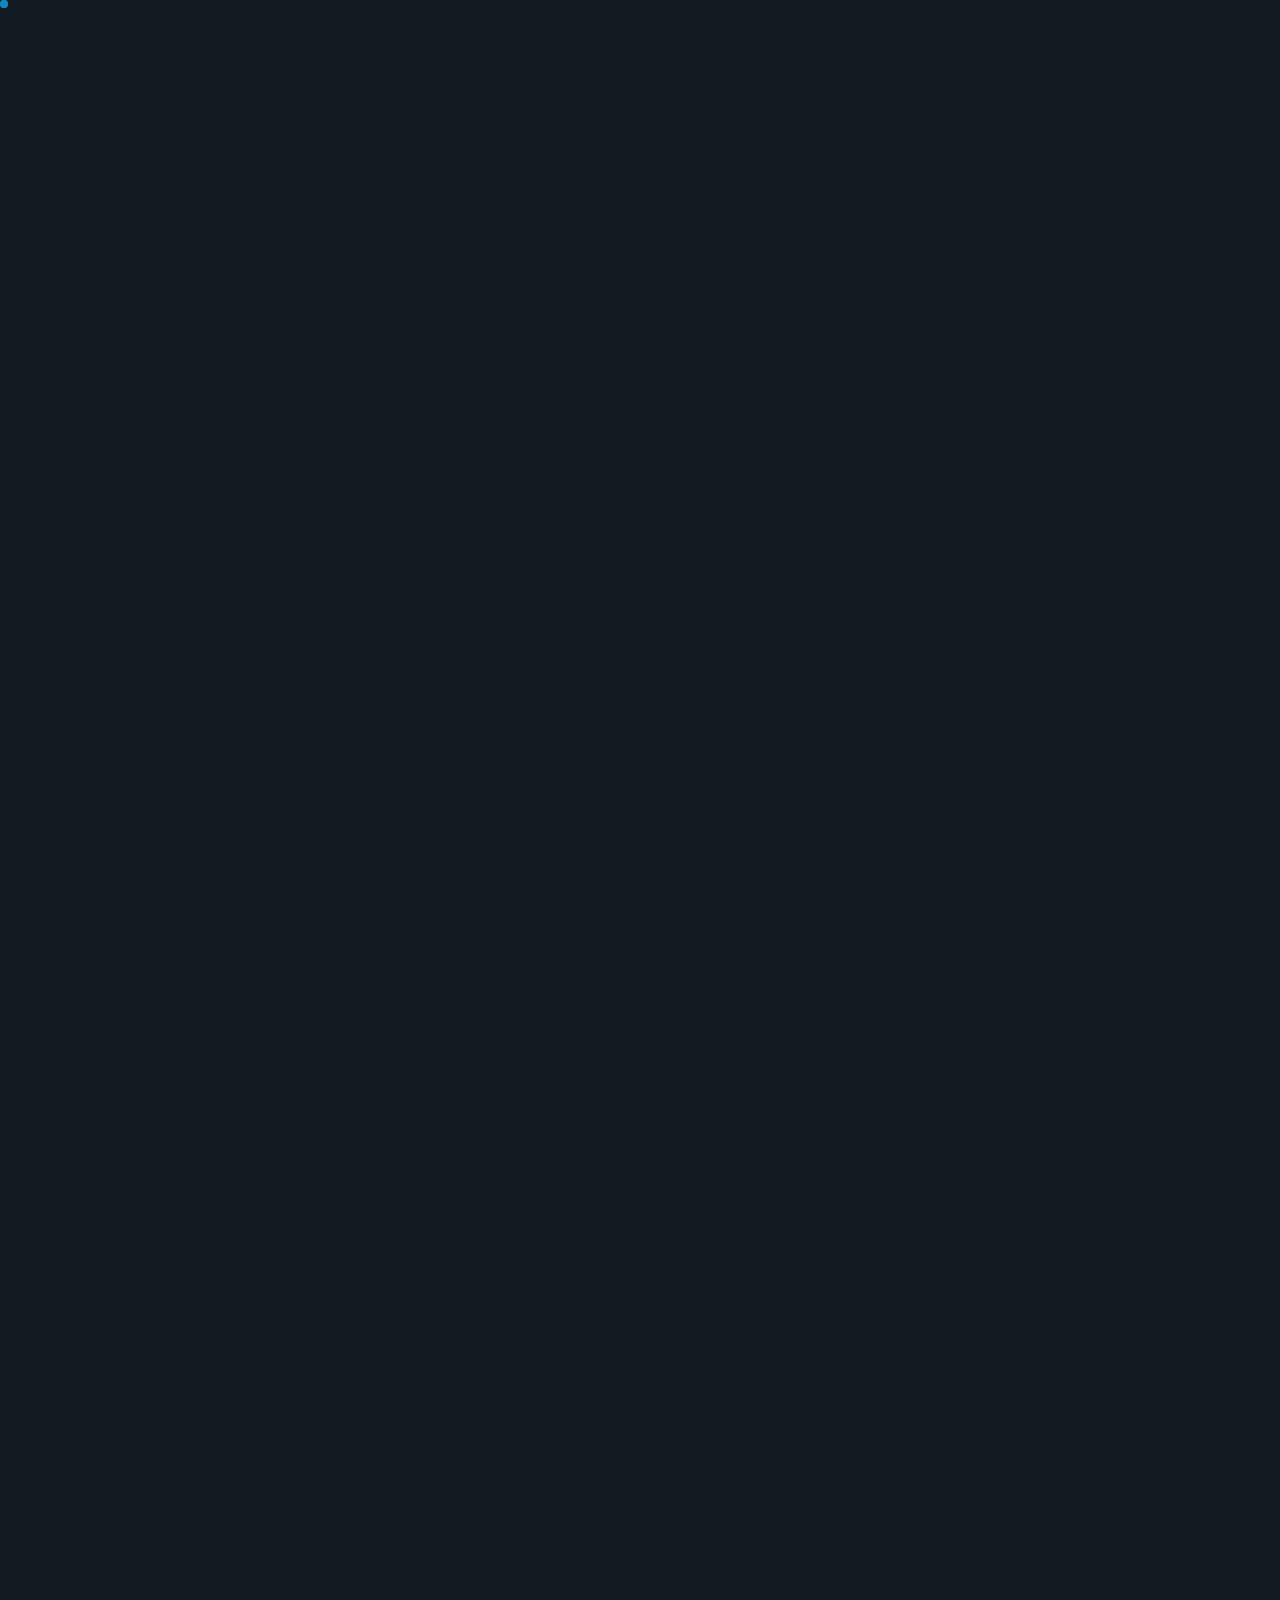
==== about.html @ 84189813 "Portfoli" ====
<!DOCTYPE html>
<html lang="en">

<head>
  <meta charset="utf-8">
  <meta content="width=device-width, initial-scale=1.0" name="viewport">
  <title>About - Dhanalakshmi J</title>
  <meta name="description" content="About Dhanalakshmi J, Data Analyst & Python Developer">
  <meta name="keywords" content="Dhanalakshmi J, Data Analyst, Python, SQL, Machine Learning">

  <!-- Favicons -->
  <link href="assets/img/favicon.png" rel="icon">
  <link href="assets/img/apple-touch-icon.png" rel="apple-touch-icon">

  <!-- Fonts -->
  <link href="https://fonts.googleapis.com" rel="preconnect">
  <link href="https://fonts.gstatic.com" rel="preconnect" crossorigin>
  <link
    href="https://fonts.googleapis.com/css2?family=Roboto:ital,wght@0,100;0,300;0,400;0,500;0,700;0,900&family=Poppins:wght@400;500;600;700&family=Raleway:wght@400;500;600;700&display=swap"
    rel="stylesheet">

  <!-- Vendor CSS Files -->
  <link href="assets/vendor/bootstrap/css/bootstrap.min.css" rel="stylesheet">
  <link href="assets/vendor/bootstrap-icons/bootstrap-icons.css" rel="stylesheet">
  <link href="assets/vendor/aos/aos.css" rel="stylesheet">
  <link href="assets/vendor/swiper/swiper-bundle.min.css" rel="stylesheet">
  <link href="assets/vendor/glightbox/css/glightbox.min.css" rel="stylesheet">

  <!-- Main CSS File -->
  <link href="assets/css/main.css" rel="stylesheet">
</head>

<body class="about-page">

  <header id="header" class="header d-flex align-items-center light-background sticky-top">
    <div class="container position-relative d-flex align-items-center justify-content-between">

      <nav id="navmenu" class="navmenu">
        <ul>
          <li><a href="index.html">Home</a></li>
          <li><a href="about.html" class="active">About</a></li>
          <li><a href="resume.html">Resume</a></li>
          <li><a href="project.html">Projects</a></li>
          <li><a href="certificates.html">Certificates</a></li>
          <li><a href="contact.html">Contact</a></li>
        </ul>
        <i class="mobile-nav-toggle d-xl-none bi bi-list"></i>
      </nav>

      <div class="header-social-links">
        <a href="https://github.com/dhanam755" target="_blank"><i class="bi bi-github"></i></a>
        <a href="https://www.instagram.com/dhanam_2306" target="_blank"><i class="bi bi-instagram"></i></a>
        <a href="mailto:rajakumarisudha1981@gmail.com"><i class="bi bi-envelope"></i></a>
      </div>

    </div>
  </header>

  <main class="main">

    <!-- About Section -->
    <section id="about" class="about section">

      <div class="container section-title" data-aos="fade-up">
        <h2>About Me</h2>
        <p>Hello! I'm <strong>Dhanalakshmi J</strong>, a passionate Data Analyst and Python Developer, eager to contribute to impactful projects and gain hands-on experience through internships.</p>
      </div>

      <div class="container" data-aos="fade-up" data-aos-delay="100">

        <!-- Intro + Photo -->
        <div class="row align-items-center justify-content-between gy-5 mb-5">
          <div class="col-lg-7" data-aos="fade-right" data-aos-delay="150">
            <div class="intro-content">
              <span class="eyebrow">Hello there</span>
              <h2 class="headline">Hi, I'm Dhanalakshmi J - a motivated learner in Python, SQL, and Machine Learning</h2>
              <p class="lead">
                I am currently studying at University College of Engineering, BIT Campus, Trichy. I love building projects using Python, exploring data, and learning AI/ML concepts like classification, regression, clustering, and neural networks.
              </p>
              <p>
                I have hands-on experience in Python, SQL, MongoDB, and basic Machine Learning. I am actively seeking internship opportunities in Chennai and Coimbatore to apply my skills in real-world projects.
              </p>

              <div class="cta-group">
                <a href="#project" class="btn-ghost">
                  View My Work <i class="bi bi-arrow-up-right"></i>
                </a>
                <a href="resume.html" class="link-underline">
                  Download Resume <i class="bi bi-download"></i>
                </a>
              </div>
            </div>
          </div>

          <!-- <div class="col-lg-5" data-aos="zoom-in" data-aos-delay="250">
            <figure class="profile-figure text-center text-lg-end">
              <img src="assets/img/profile/profile-square-11.webp" alt="Dhanalakshmi J" class="img-fluid profile-photo">
            </figure>
          </div>
        </div> -->

        <!-- Skills Grid -->
        <div class="mb-5">
          <div class="row g-4">
            <div class="col-6 col-md-4 col-lg-3" data-aos="fade-up" data-aos-delay="120">
              <div class="skill-item">
                <i class="bi bi-code-slash"></i>
                <h3>Python</h3>
                <p>Data analysis, ML, and automation</p>
              </div>
            </div>
            <div class="col-6 col-md-4 col-lg-3" data-aos="fade-up" data-aos-delay="180">
              <div class="skill-item">
                <i class="bi bi-database"></i>
                <h3>SQL</h3>
                <p>Database queries and management</p>
              </div>
            </div>
            <div class="col-6 col-md-4 col-lg-3" data-aos="fade-up" data-aos-delay="240">
              <div class="skill-item">
                <i class="bi bi-bar-chart-line"></i>
                <h3>Data Analysis</h3>
                <p>Visualization and insights extraction</p>
              </div>
            </div>
            <div class="col-6 col-md-4 col-lg-3" data-aos="fade-up" data-aos-delay="300">
              <div class="skill-item">
                <i class="bi bi-brain"></i>
                <h3>Machine Learning</h3>
                <p>Regression, classification, clustering, neural networks</p>
              </div>
            </div>
          </div>
        </div>

        <!-- Journey Timeline -->
        <div class="mb-5">
          <div class="row g-4">
            <div class="col-md-6 col-lg-3" data-aos="fade-up" data-aos-delay="120">
              <article class="timeline-item">
                <span class="dot"></span>
                <time>2006</time>
                <h4>Born</h4>
                <p>Tiruchendur, India</p>
              </article>
            </div>
            <div class="col-md-6 col-lg-3" data-aos="fade-up" data-aos-delay="180">
              <article class="timeline-item">
                <span class="dot"></span>
                <time>2021</time>
                <h4>High School Graduation</h4>
                <p>Elliott Turford Girl's Higher Secondary School</p>
              </article>
            </div>
            <div class="col-md-6 col-lg-3" data-aos="fade-up" data-aos-delay="240">
              <article class="timeline-item">
                <span class="dot"></span>
                <time>2025</time>
                <h4>Engineering Student</h4>
                <p>University College of Engineering, BIT Campus, Trichy</p>
              </article>
            </div>
            <div class="col-md-6 col-lg-3" data-aos="fade-up" data-aos-delay="300">
              <article class="timeline-item">
                <span class="dot"></span>
                <time>2026</time>
                <h4>Internship Goal</h4>
                <p>Looking for internship opportunities in Chennai & Coimbatore</p>
              </article>
            </div>
          </div>
        </div>

        <!-- Quote -->
        <blockquote class="personal-quote text-center mb-5" data-aos="fade-down" data-aos-delay="200">
          <p>"Turning data into actionable insights through Python and Machine Learning."</p>
        </blockquote>

      </div>

    </section>

  </main>

  <!-- <footer id="footer" class="footer">
    <div class="container">
      <div class="copyright text-center ">
        <p>© <span>Copyright</span> <strong class="px-1 sitename">Dhanalakshmi J</strong> <span>All Rights Reserved</span></p>
      </div>
      <div class="social-links d-flex justify-content-center">
        <a href="https://github.com/dhanam755" target="_blank"><i class="bi bi-github"></i></a>
        <a href="https://www.instagram.com/dhanam_2306" target="_blank"><i class="bi bi-instagram"></i></a>
        <a href="mailto:rajakumarisudha1981@gmail.com"><i class="bi bi-envelope"></i></a>
      </div>
      <div class="credits">
  
    </div>
  </footer> -->

  <!-- Scroll Top -->
  <a href="#" id="scroll-top" class="scroll-top d-flex align-items-center justify-content-center"><i
      class="bi bi-arrow-up-short"></i></a>

  <!-- Preloader -->
  <div id="preloader"></div>

  <!-- Vendor JS Files -->
  <script src="assets/vendor/bootstrap/js/bootstrap.bundle.min.js"></script>
  <script src="assets/vendor/php-email-form/validate.js"></script>
  <script src="assets/vendor/aos/aos.js"></script>
  <script src="assets/vendor/typed.js/typed.umd.js"></script>
  <script src="assets/vendor/waypoints/noframework.waypoints.js"></script>
  <script src="assets/vendor/purecounter/purecounter_vanilla.js"></script>
  <script src="assets/vendor/swiper/swiper-bundle.min.js"></script>
  <script src="assets/vendor/imagesloaded/imagesloaded.pkgd.min.js"></script>
  <script src="assets/vendor/isotope-layout/isotope.pkgd.min.js"></script>
  <script src="assets/vendor/glightbox/js/glightbox.min.js"></script>

  <!-- Main JS File -->
  <script src="assets/js/main.js"></script>

</body>

</html>
---- assets/css/main.css ----
/**
* Template Name: FolioOne
* Template URL: https://bootstrapmade.com/folioone-bootstrap-portfolio-website-template/
* Updated: Aug 23 2025 with Bootstrap v5.3.7
* Author: BootstrapMade.com
* License: https://bootstrapmade.com/license/
*/

/*--------------------------------------------------------------
# Font & Color Variables
# Help: https://bootstrapmade.com/color-system/
--------------------------------------------------------------*/
/* Fonts */
:root {
  --default-font: "Roboto",  system-ui, -apple-system, "Segoe UI", Roboto, "Helvetica Neue", Arial, "Noto Sans", "Liberation Sans", sans-serif, "Apple Color Emoji", "Segoe UI Emoji", "Segoe UI Symbol", "Noto Color Emoji";
  --heading-font: "Raleway",  sans-serif;
  --nav-font: "Poppins",  sans-serif;
}

/* Global Colors - The following color variables are used throughout the website. Updating them here will change the color scheme of the entire website */
:root { 
  --background-color: #101a20; /* Background color for the entire website, including individual sections */
  --default-color: #e7f2f7; /* Default color used for the majority of the text content across the entire website */
  --heading-color: #ffffff; /* Color for headings, subheadings and title throughout the website */
  --accent-color: #1387c1; /* Accent color that represents your brand on the website. It's used for buttons, links, and other elements that need to stand out */
  --surface-color: #141f26; /* The surface color is used as a background of boxed elements within sections, such as cards, icon boxes, or other elements that require a visual separation from the global background. */
  --contrast-color: #ffffff; /* Contrast color for text, ensuring readability against backgrounds of accent, heading, or default colors. */
}

/* Nav Menu Colors - The following color variables are used specifically for the navigation menu. They are separate from the global colors to allow for more customization options */
:root {
  --nav-color: #ffffff;  /* The default color of the main navmenu links */
  --nav-hover-color: #1387c1; /* Applied to main navmenu links when they are hovered over or active */
  --nav-mobile-background-color: #213642; /* Used as the background color for mobile navigation menu */
  --nav-dropdown-background-color: #051117; /* Used as the background color for dropdown items that appear when hovering over primary navigation items */
  --nav-dropdown-color: #e7f2f7; /* Used for navigation links of the dropdown items in the navigation menu. */
  --nav-dropdown-hover-color: #1387c1; /* Similar to --nav-hover-color, this color is applied to dropdown navigation links when they are hovered over. */
}

/* Color Presets - These classes override global colors when applied to any section or element, providing reuse of the sam color scheme. */

.light-background {
  --background-color: #142027;
  --surface-color: #325264;
}

.dark-background {
  --background-color: #0b1419;
  --default-color: #ffffff;
  --heading-color: #ffffff;
  --surface-color: #252525;
  --contrast-color: #ffffff;
}

/* Smooth scroll */
:root {
  scroll-behavior: smooth;
}

/*--------------------------------------------------------------
# General Styling & Shared Classes
--------------------------------------------------------------*/
body {
  color: var(--default-color);
  background-color: var(--background-color);
  font-family: var(--default-font);
}

a {
  color: var(--accent-color);
  text-decoration: none;
  transition: 0.3s;
}

a:hover {
  color: color-mix(in srgb, var(--accent-color), transparent 25%);
  text-decoration: none;
}

h1,
h2,
h3,
h4,
h5,
h6 {
  color: var(--heading-color);
  font-family: var(--heading-font);
}

/* PHP Email Form Messages
------------------------------*/
.php-email-form .error-message {
  display: none;
  background: #df1529;
  color: #ffffff;
  text-align: left;
  padding: 15px;
  margin-bottom: 24px;
  font-weight: 600;
}

.php-email-form .sent-message {
  display: none;
  color: #ffffff;
  background: #059652;
  text-align: center;
  padding: 15px;
  margin-bottom: 24px;
  font-weight: 600;
}

.php-email-form .loading {
  display: none;
  background: var(--surface-color);
  text-align: center;
  padding: 15px;
  margin-bottom: 24px;
}

.php-email-form .loading:before {
  content: "";
  display: inline-block;
  border-radius: 50%;
  width: 24px;
  height: 24px;
  margin: 0 10px -6px 0;
  border: 3px solid var(--accent-color);
  border-top-color: var(--surface-color);
  animation: php-email-form-loading 1s linear infinite;
}

@keyframes php-email-form-loading {
  0% {
    transform: rotate(0deg);
  }

  100% {
    transform: rotate(360deg);
  }
}

/*--------------------------------------------------------------
# Global Header
--------------------------------------------------------------*/
.header {
  --background-color: rgba(255, 255, 255, 0);
  color: var(--default-color);
  background-color: var(--background-color);
  padding: 15px 0;
  transition: all 0.5s;
  z-index: 997;
  border-bottom: 1px solid color-mix(in srgb, var(--default-color), transparent 92%);
}

.header .logo {
  line-height: 1;
}

.header .logo img {
  max-height: 36px;
  margin-right: 8px;
}

.header .logo h1 {
  font-size: 32px;
  margin: 0;
  font-weight: 400;
  color: var(--heading-color);
}

.header .header-social-links {
  padding-right: 15px;
}

.header .header-social-links a {
  color: color-mix(in srgb, var(--default-color), transparent 40%);
  padding-left: 6px;
  display: inline-block;
  transition: 0.3s;
  font-size: 16px;
}

.header .header-social-links a:hover {
  color: var(--default-color);
}

.header .header-social-links a i {
  line-height: 0px;
}

@media (max-width: 1200px) {
  .header .logo {
    order: 1;
  }

  .header .header-social-links {
    order: 2;
  }

  .header .navmenu {
    order: 3;
  }
}

/* Global Header on Scroll
------------------------------*/
.scrolled .header {
  --background-color: rgba(16, 26, 32, 0.9);
}

/*--------------------------------------------------------------
# Navigation Menu
--------------------------------------------------------------*/
/* Desktop Navigation */
@media (min-width: 1200px) {
  .navmenu {
    padding: 0;
  }

  .navmenu ul {
    margin: 0;
    padding: 0;
    display: flex;
    list-style: none;
    align-items: center;
  }

  .navmenu li {
    position: relative;
  }

  .navmenu>ul>li {
    white-space: nowrap;
    padding: 15px 28px 15px 0;
  }

  .navmenu>ul>li:last-child {
    padding-right: 0;
  }

  .navmenu a,
  .navmenu a:focus {
    color: var(--nav-color);
    font-size: 15px;
    padding: 0 2px;
    font-family: var(--nav-font);
    font-weight: 400;
    display: flex;
    align-items: center;
    justify-content: space-between;
    white-space: nowrap;
    transition: 0.3s;
    position: relative;
  }

  .navmenu a i,
  .navmenu a:focus i {
    font-size: 12px;
    line-height: 0;
    margin-left: 5px;
    transition: 0.3s;
  }

  .navmenu>ul>li>a:before {
    content: "";
    position: absolute;
    height: 2px;
    bottom: -6px;
    left: 0;
    background-color: var(--nav-hover-color);
    visibility: hidden;
    width: 0px;
    transition: all 0.3s ease-in-out 0s;
  }

  .navmenu a:hover:before,
  .navmenu li:hover>a:before,
  .navmenu .active:before {
    visibility: visible;
    width: 25px;
  }

  .navmenu li:hover>a,
  .navmenu .active,
  .navmenu .active:focus {
    color: var(--nav-hover-color);
  }

  .navmenu .dropdown ul {
    margin: 0;
    padding: 10px 0;
    background: var(--nav-dropdown-background-color);
    display: block;
    position: absolute;
    visibility: hidden;
    left: -5px;
    top: 130%;
    opacity: 0;
    transition: 0.3s;
    border-radius: 4px;
    z-index: 99;
    box-shadow: 0px 0px 30px rgba(0, 0, 0, 0.1);
  }

  .navmenu .dropdown ul li {
    min-width: 200px;
  }

  .navmenu .dropdown ul a {
    padding: 10px 20px;
    font-size: 15px;
    text-transform: none;
    color: var(--nav-dropdown-color);
  }

  .navmenu .dropdown ul a i {
    font-size: 12px;
  }

  .navmenu .dropdown ul a:hover,
  .navmenu .dropdown ul .active:hover,
  .navmenu .dropdown ul li:hover>a {
    color: var(--nav-dropdown-hover-color);
  }

  .navmenu .dropdown:hover>ul {
    opacity: 1;
    top: 100%;
    visibility: visible;
  }

  .navmenu .dropdown .dropdown ul {
    top: 0;
    left: -90%;
    visibility: hidden;
  }

  .navmenu .dropdown .dropdown:hover>ul {
    opacity: 1;
    top: 0;
    left: -100%;
    visibility: visible;
  }
}

/* Mobile Navigation */
@media (max-width: 1199px) {
  .mobile-nav-toggle {
    color: var(--nav-color);
    font-size: 28px;
    line-height: 0;
    margin-right: 10px;
    cursor: pointer;
    transition: color 0.3s;
  }

  .navmenu {
    padding: 0;
    z-index: 9997;
  }

  .navmenu ul {
    display: none;
    list-style: none;
    position: absolute;
    inset: 60px 20px 20px 20px;
    padding: 10px 0;
    margin: 0;
    border-radius: 6px;
    background-color: var(--nav-mobile-background-color);
    border: 1px solid color-mix(in srgb, var(--default-color), transparent 90%);
    box-shadow: none;
    overflow-y: auto;
    transition: 0.3s;
    z-index: 9998;
  }

  .navmenu a,
  .navmenu a:focus {
    color: var(--nav-dropdown-color);
    padding: 10px 20px;
    font-family: var(--nav-font);
    font-size: 17px;
    font-weight: 500;
    display: flex;
    align-items: center;
    justify-content: space-between;
    white-space: nowrap;
    transition: 0.3s;
  }

  .navmenu a i,
  .navmenu a:focus i {
    font-size: 12px;
    line-height: 0;
    margin-left: 5px;
    width: 30px;
    height: 30px;
    display: flex;
    align-items: center;
    justify-content: center;
    border-radius: 50%;
    transition: 0.3s;
    background-color: color-mix(in srgb, var(--accent-color), transparent 90%);
  }

  .navmenu a i:hover,
  .navmenu a:focus i:hover {
    background-color: var(--accent-color);
    color: var(--contrast-color);
  }

  .navmenu a:hover,
  .navmenu .active,
  .navmenu .active:focus {
    color: var(--nav-dropdown-hover-color);
  }

  .navmenu .active i,
  .navmenu .active:focus i {
    background-color: var(--accent-color);
    color: var(--contrast-color);
    transform: rotate(180deg);
  }

  .navmenu .dropdown ul {
    position: static;
    display: none;
    z-index: 99;
    padding: 10px 0;
    margin: 10px 20px;
    background-color: var(--nav-dropdown-background-color);
    transition: all 0.5s ease-in-out;
  }

  .navmenu .dropdown ul ul {
    background-color: rgba(33, 37, 41, 0.1);
  }

  .navmenu .dropdown>.dropdown-active {
    display: block;
    background-color: rgba(33, 37, 41, 0.03);
  }

  .mobile-nav-active {
    overflow: hidden;
  }

  .mobile-nav-active .mobile-nav-toggle {
    color: #fff;
    position: absolute;
    font-size: 32px;
    top: 15px;
    right: 15px;
    margin-right: 0;
    z-index: 9999;
  }

  .mobile-nav-active .navmenu {
    position: fixed;
    overflow: hidden;
    inset: 0;
    background: rgba(33, 37, 41, 0.8);
    transition: 0.3s;
  }

  .mobile-nav-active .navmenu>ul {
    display: block;
  }
}

/*--------------------------------------------------------------
# Global Footer
--------------------------------------------------------------*/
.footer {
  color: var(--default-color);
  background-color: var(--background-color);
  font-size: 14px;
  padding: 40px 0;
  position: relative;
  border-top: 1px solid color-mix(in srgb, var(--default-color), transparent 92%);
}

.footer .copyright p {
  margin-bottom: 0;
}

.footer .social-links {
  margin-top: 20px;
}

.footer .social-links a {
  display: flex;
  align-items: center;
  justify-content: center;
  width: 40px;
  height: 40px;
  border-radius: 50%;
  border: 1px solid color-mix(in srgb, var(--default-color), transparent 50%);
  font-size: 16px;
  color: color-mix(in srgb, var(--default-color), transparent 50%);
  margin: 0 5px;
  transition: 0.3s;
}

.footer .social-links a:hover {
  color: var(--accent-color);
  border-color: var(--accent-color);
}

.footer .credits {
  margin-top: 10px;
  font-size: 13px;
  text-align: center;
}

/*--------------------------------------------------------------
# Preloader
--------------------------------------------------------------*/
#preloader {
  position: fixed;
  inset: 0;
  z-index: 9999;
  overflow: hidden;
  background-color: var(--background-color);
  transition: all 0.6s ease-out;
  width: 100%;
  height: 100vh;
}

#preloader:before,
#preloader:after {
  content: "";
  position: absolute;
  border: 4px solid var(--accent-color);
  border-radius: 50%;
  animation: animate-preloader 2s cubic-bezier(0, 0.2, 0.8, 1) infinite;
}

#preloader:after {
  animation-delay: -0.5s;
}

@keyframes animate-preloader {
  0% {
    width: 10px;
    height: 10px;
    top: calc(50% - 5px);
    left: calc(50% - 5px);
    opacity: 1;
  }

  100% {
    width: 72px;
    height: 72px;
    top: calc(50% - 36px);
    left: calc(50% - 36px);
    opacity: 0;
  }
}

/*--------------------------------------------------------------
# Scroll Top Button
--------------------------------------------------------------*/
.scroll-top {
  position: fixed;
  visibility: hidden;
  opacity: 0;
  right: 15px;
  bottom: -15px;
  z-index: 99999;
  background-color: var(--accent-color);
  width: 44px;
  height: 44px;
  border-radius: 50px;
  transition: all 0.4s;
}

.scroll-top i {
  font-size: 24px;
  color: var(--contrast-color);
  line-height: 0;
}

.scroll-top:hover {
  background-color: color-mix(in srgb, var(--accent-color), transparent 20%);
  color: var(--contrast-color);
}

.scroll-top.active {
  visibility: visible;
  opacity: 1;
  bottom: 15px;
}

/*--------------------------------------------------------------
# Disable aos animation delay on mobile devices
--------------------------------------------------------------*/
@media screen and (max-width: 768px) {
  [data-aos-delay] {
    transition-delay: 0 !important;
  }
}

/*--------------------------------------------------------------
# Global Page Titles & Breadcrumbs
--------------------------------------------------------------*/
.page-title {
  color: var(--default-color);
  background-color: var(--background-color);
  position: relative;
}

.page-title .heading {
  padding: 80px 0;
  border-top: 1px solid color-mix(in srgb, var(--default-color), transparent 90%);
}

.page-title .heading h1 {
  font-size: 38px;
  font-weight: 700;
}

.page-title nav {
  background-color: color-mix(in srgb, var(--default-color), transparent 96%);
  padding: 20px 0;
}

.page-title nav ol {
  display: flex;
  flex-wrap: wrap;
  list-style: none;
  padding: 0;
  margin: 0;
  font-size: 16px;
  font-weight: 400;
}

.page-title nav ol li+li {
  padding-left: 10px;
}

.page-title nav ol li+li::before {
  content: "/";
  display: inline-block;
  padding-right: 10px;
  color: color-mix(in srgb, var(--default-color), transparent 70%);
}

/*--------------------------------------------------------------
# Global Sections
--------------------------------------------------------------*/
section,
.section {
  color: var(--default-color);
  background-color: var(--background-color);
  padding: 60px 0;
  scroll-margin-top: 100px;
  overflow: clip;
}

@media (max-width: 1199px) {

  section,
  .section {
    scroll-margin-top: 66px;
  }
}

/*--------------------------------------------------------------
# Global Section Titles
--------------------------------------------------------------*/
.section-title {
  text-align: center;
  padding-bottom: 60px;
  position: relative;
}

.section-title h2 {
  font-size: 3.5rem;
  font-weight: 400;
  line-height: 1.2;
  color: var(--heading-color);
  margin-bottom: 1.5rem;
  letter-spacing: -1px;
}

@media (max-width: 768px) {
  .section-title h2 {
    font-size: 2.5rem;
  }
}

.section-title p {
  font-size: 1.125rem;
  line-height: 1.8;
  color: color-mix(in srgb, var(--default-color), transparent 25%);
  max-width: 900px;
  margin: 0 auto;
  text-wrap: balance;
}

/*--------------------------------------------------------------
# Hero Section
--------------------------------------------------------------*/
.hero {
  padding: 80px 0;
  min-height: 100vh;
  display: flex;
  align-items: center;
}

.hero .hero-content h1 {
  font-size: 3.5rem;
  font-weight: 700;
  margin-bottom: 1rem;
  line-height: 1.2;
}

.hero .hero-content h1 .highlight {
  color: var(--accent-color);
  position: relative;
}

.hero .hero-content h1 .highlight::after {
  content: "";
  position: absolute;
  bottom: 0;
  left: 0;
  width: 100%;
  height: 3px;
  background: linear-gradient(90deg, var(--accent-color), color-mix(in srgb, var(--accent-color), transparent 50%));
  border-radius: 2px;
}

@media (max-width: 768px) {
  .hero .hero-content h1 {
    font-size: 2.5rem;
  }
}

.hero .hero-content h2 {
  font-size: 1.5rem;
  font-weight: 400;
  margin-bottom: 2rem;
  color: color-mix(in srgb, var(--default-color), transparent 20%);
}

.hero .hero-content h2 .typed {
  color: var(--accent-color);
  font-weight: 600;
}

@media (max-width: 768px) {
  .hero .hero-content h2 {
    font-size: 1.25rem;
  }
}

.hero .hero-content p {
  font-size: 1.1rem;
  line-height: 1.6;
  margin-bottom: 2.5rem;
  color: color-mix(in srgb, var(--default-color), transparent 30%);
}

.hero .hero-actions {
  display: flex;
  gap: 1rem;
  margin-bottom: 3rem;
}

.hero .hero-actions .btn {
  padding: 12px 30px;
  border-radius: 50px;
  font-weight: 600;
  text-decoration: none;
  transition: all 0.3s ease;
  border: 2px solid;
}

.hero .hero-actions .btn.btn-primary {
  background: var(--accent-color);
  color: var(--contrast-color);
  border-color: var(--accent-color);
}

.hero .hero-actions .btn.btn-primary:hover {
  background: color-mix(in srgb, var(--accent-color), black 15%);
  border-color: color-mix(in srgb, var(--accent-color), black 15%);
  transform: translateY(-2px);
}

.hero .hero-actions .btn.btn-outline {
  background: transparent;
  color: var(--accent-color);
  border-color: var(--accent-color);
}

.hero .hero-actions .btn.btn-outline:hover {
  transform: translateY(-2px);
}

@media (max-width: 576px) {
  .hero .hero-actions {
    flex-direction: column;
  }

  .hero .hero-actions .btn {
    text-align: center;
  }
}

.hero .social-links {
  display: flex;
  gap: 1rem;
}

.hero .social-links a {
  width: 45px;
  height: 45px;
  background: var(--surface-color);
  border-radius: 50%;
  display: flex;
  align-items: center;
  justify-content: center;
  color: var(--default-color);
  font-size: 1.2rem;
  transition: all 0.3s ease;
}

.hero .social-links a:hover {
  background: var(--accent-color);
  color: var(--contrast-color);
  transform: translateY(-3px);
  box-shadow: 0 8px 25px color-mix(in srgb, var(--accent-color), transparent 70%);
}

.hero .hero-image {
  position: relative;
}

.hero .hero-image .image-wrapper {
  position: relative;
  max-width: 450px;
  margin: 0 auto;
}

.hero .hero-image .image-wrapper img {
  border-radius: 20px;
  box-shadow: 0 5px 15px color-mix(in srgb, var(--default-color), transparent 95%);
  transition: transform 0.3s ease;
}

.hero .hero-image .image-wrapper img:hover {
  transform: scale(1.02);
}

.hero .hero-image .floating-elements {
  position: absolute;
  top: 0;
  left: 0;
  right: 0;
  bottom: 0;
  pointer-events: none;
}

.hero .hero-image .floating-elements .floating-card {
  position: absolute;
  background: var(--surface-color);
  padding: 15px 20px;
  border-radius: 15px;
  box-shadow: 0 10px 30px color-mix(in srgb, var(--default-color), transparent 90%);
  display: flex;
  align-items: center;
  gap: 10px;
  font-weight: 600;
  animation: float 3s ease-in-out infinite;
}

.hero .hero-image .floating-elements .floating-card i {
  font-size: 1.5rem;
  color: var(--accent-color);
}

.hero .hero-image .floating-elements .floating-card.design {
  top: 10%;
  right: -10%;
  animation-delay: 0s;
}

.hero .hero-image .floating-elements .floating-card.code {
  bottom: 30%;
  left: -15%;
  animation-delay: 1s;
}

.hero .hero-image .floating-elements .floating-card.creativity {
  top: 60%;
  right: -5%;
  animation-delay: 2s;
}

@media (max-width: 992px) {
  .hero .hero-image .floating-elements .floating-card {
    display: none;
  }
}

@keyframes float {

  0%,
  100% {
    transform: translateY(0px);
  }

  50% {
    transform: translateY(-10px);
  }
}

@media (max-width: 992px) {
  .hero .hero-content {
    text-align: center;
    margin-bottom: 3rem;
  }
}

/*--------------------------------------------------------------
# About Section
--------------------------------------------------------------*/
.about .intro-content .eyebrow {
  display: inline-block;
  letter-spacing: 0.12em;
  text-transform: uppercase;
  font-size: 12px;
  color: color-mix(in srgb, var(--default-color), transparent 40%);
  margin-bottom: 16px;
}

.about .intro-content .headline {
  font-family: var(--heading-font);
  font-weight: 300;
  line-height: 1.2;
  font-size: clamp(28px, 4vw, 44px);
  margin: 0 0 24px 0;
}

.about .intro-content .lead {
  font-size: 18px;
  line-height: 1.8;
  color: color-mix(in srgb, var(--default-color), transparent 10%);
  margin-bottom: 24px;
}

.about .intro-content p {
  line-height: 1.8;
  margin-bottom: 24px;
  color: color-mix(in srgb, var(--default-color), transparent 5%);
}

.about .intro-content .cta-group {
  display: flex;
  gap: 24px;
  align-items: center;
  margin-top: 24px;
}

.about .intro-content .cta-group .btn-ghost {
  display: inline-flex;
  align-items: center;
  gap: 8px;
  padding: 12px 18px;
  border-radius: 6px;
  color: var(--accent-color);
  background: color-mix(in srgb, var(--accent-color), transparent 92%);
  border: 1px solid color-mix(in srgb, var(--accent-color), transparent 70%);
  transition: 0.3s ease-in-out;
}

.about .intro-content .cta-group .btn-ghost:hover,
.about .intro-content .cta-group .btn-ghost:focus {
  color: var(--contrast-color);
  background: var(--accent-color);
  border-color: var(--accent-color);
  outline: none;
  box-shadow: 0 0 0 3px color-mix(in srgb, var(--accent-color), transparent 70%);
}

.about .intro-content .cta-group .link-underline {
  display: inline-flex;
  align-items: center;
  gap: 8px;
  position: relative;
  color: var(--accent-color);
  padding-bottom: 4px;
  transition: 0.3s ease-in-out;
}

.about .intro-content .cta-group .link-underline::after {
  content: "";
  position: absolute;
  left: 0;
  right: 0;
  bottom: 0;
  height: 1px;
  background: color-mix(in srgb, var(--accent-color), transparent 40%);
  transform: scaleX(0.4);
  transform-origin: left;
  transition: 0.3s ease-in-out;
}

.about .intro-content .cta-group .link-underline:hover,
.about .intro-content .cta-group .link-underline:focus {
  color: color-mix(in srgb, var(--accent-color), transparent 10%);
  outline: none;
}

.about .intro-content .cta-group .link-underline:hover::after,
.about .intro-content .cta-group .link-underline:focus::after {
  transform: scaleX(1);
}

.about .profile-figure {
  margin: 0;
}

.about .profile-figure .profile-photo {
  width: 88%;
  max-width: 440px;
  border-radius: 18px;
  box-shadow: 0 10px 30px color-mix(in srgb, var(--default-color), transparent 92%);
  transform: translateY(0);
  transition: transform 0.3s ease-in-out;
}

.about .profile-figure .profile-caption {
  margin-top: 24px;
  display: flex;
  align-items: center;
  justify-content: center;
}

.about .profile-figure .profile-caption .meta {
  font-size: 14px;
  color: color-mix(in srgb, var(--default-color), transparent 20%);
}

.about .profile-figure .profile-caption .meta .funfact {
  font-size: 13px;
  margin-top: 4px;
  color: color-mix(in srgb, var(--default-color), transparent 35%);
}

.about .profile-figure:hover .profile-photo {
  transform: translateY(-4px);
}

.about .skill-item {
  padding: 24px;
  border-radius: 6px;
  transition: 0.3s ease-in-out;
  background: color-mix(in srgb, var(--surface-color), var(--accent-color) 2%);
  border: 1px solid color-mix(in srgb, var(--default-color), transparent 88%);
  height: 100%;
}

.about .skill-item i {
  font-size: 24px;
  color: var(--accent-color);
  margin-bottom: 16px;
  display: inline-block;
}

.about .skill-item h3 {
  font-size: 16px;
  margin-bottom: 6px;
  font-weight: 500;
}

.about .skill-item p {
  margin: 0;
  font-size: 14px;
  color: color-mix(in srgb, var(--default-color), transparent 25%);
}

.about .skill-item:hover {
  transform: translateY(-3px);
  border-color: color-mix(in srgb, var(--accent-color), transparent 60%);
  box-shadow: 0 10px 30px color-mix(in srgb, var(--default-color), transparent 92%);
}

.about .timeline-item {
  position: relative;
  padding-left: 26px;
}

.about .timeline-item time {
  display: inline-block;
  font-size: 12px;
  letter-spacing: 0.08em;
  text-transform: uppercase;
  color: color-mix(in srgb, var(--default-color), transparent 45%);
  margin-bottom: 6px;
}

.about .timeline-item h4 {
  font-size: 18px;
  font-weight: 400;
  margin: 0 0 6px;
}

.about .timeline-item p {
  font-size: 14px;
  color: color-mix(in srgb, var(--default-color), transparent 25%);
  margin: 0;
}

.about .timeline-item .dot {
  position: absolute;
  left: 0;
  top: 4px;
  width: 10px;
  height: 10px;
  border-radius: 50%;
  background: var(--accent-color);
  box-shadow: 0 0 0 6px color-mix(in srgb, var(--accent-color), transparent 80%);
}

.about .personal-quote {
  padding: 24px 0;
}

.about .personal-quote p {
  font-family: var(--heading-font);
  font-weight: 300;
  font-size: clamp(20px, 3vw, 28px);
  line-height: 1.5;
  color: color-mix(in srgb, var(--default-color), transparent 5%);
  margin: 0 auto;
  max-width: 800px;
}

.about .fact-pill {
  display: flex;
  align-items: center;
  justify-content: center;
  gap: 10px;
  padding: 10px 14px;
  border-radius: 999px;
  border: 1px solid color-mix(in srgb, var(--default-color), transparent 85%);
  background: var(--surface-color);
  color: color-mix(in srgb, var(--default-color), transparent 10%);
  transition: 0.3s ease-in-out;
}

.about .fact-pill i {
  color: var(--accent-color);
}

.about .fact-pill span {
  font-size: 14px;
}

.about .fact-pill:hover {
  transform: translateY(-2px);
  border-color: color-mix(in srgb, var(--accent-color), transparent 60%);
  box-shadow: 0 10px 30px color-mix(in srgb, var(--default-color), transparent 92%);
}

.about .fact-pill:focus-within {
  box-shadow: 0 0 0 3px color-mix(in srgb, var(--accent-color), transparent 70%);
}

@media (max-width: 992px) {
  .about .profile-figure {
    text-align: center !important;
  }

  .about .profile-figure .profile-photo {
    width: 72%;
  }

  .about .intro-content .cta-group {
    flex-wrap: wrap;
  }
}

@media (max-width: 576px) {
  .about .profile-figure .profile-photo {
    width: 100%;
  }
}

/*--------------------------------------------------------------
# Skills Section
--------------------------------------------------------------*/
.skills .skill-box {
  background-color: var(--surface-color);
  padding: 2rem;
  border-radius: 8px;
  box-shadow: 0 0 20px rgba(0, 0, 0, 0.05);
}

.skills .skill-box h3 {
  font-size: 1.2rem;
  margin-bottom: 1rem;
  font-weight: 600;
}

.skills .skill-box p {
  font-size: 0.9rem;
  margin-bottom: 0.8rem;
  opacity: 0.6;
}

.skills .skill-box .progress {
  background-color: color-mix(in srgb, var(--accent-color), transparent 85%);
  border-radius: 50px;
  height: 8px;
  margin-top: 5px;
  overflow: hidden;
}

.skills .skill-box .progress .progress-bar {
  background-color: var(--accent-color);
  height: 100%;
  position: relative;
  border-radius: 50px;
  transition: 0.9s;
  width: 1px;
}

/*--------------------------------------------------------------
# Stats Section
--------------------------------------------------------------*/
.stats .avatars {
  position: relative;
}

.stats .avatars img {
  width: 60px;
  height: 60px;
  border: 3px solid var(--accent-color);
  margin-right: -15px;
  transition: transform 0.3s ease;
}

.stats .avatars img:hover {
  transform: translateY(-5px);
  z-index: 2;
}

.stats .counters h2 {
  color: var(--heading-color);
  font-size: 48px;
  font-weight: 700;
  margin-bottom: 10px;
}

.stats .counters h2 span {
  display: inline-block;
}

.stats .counters p {
  color: var(--default-color);
  font-size: 18px;
  margin: 0;
  opacity: 0.9;
}

@media (max-width: 991px) {
  .stats .row {
    text-align: center;
  }

  .stats .avatars {
    justify-content: center;
    margin-bottom: 40px;
  }

  .stats .counters h2 {
    font-size: 36px;
  }

  .stats .counters p {
    font-size: 16px;
  }

  .stats .counters .col-md-4 {
    margin-bottom: 30px;
  }

  .stats .counters .col-md-4:last-child {
    margin-bottom: 0;
  }
}

@media (max-width: 576px) {
  .stats {
    padding: 60px 0;
  }

  .stats .avatars {
    flex-wrap: wrap;
    justify-content: center;
  }

  .stats .avatars img {
    margin: 0 -8px;
  }
}

/*--------------------------------------------------------------
# Testimonials Section
--------------------------------------------------------------*/
.testimonials .testimonials-carousel,
.testimonials .testimonials-slider {
  overflow: hidden;
}

.testimonials .testimonial-item .testimonial-content {
  border-left: 3px solid var(--accent-color);
  padding-left: 30px;
}

.testimonials .testimonial-item .testimonial-img {
  border-radius: 50%;
  border: 4px solid var(--background-color);
  margin: 0 auto;
}

.testimonials .testimonial-item h3 {
  font-size: 20px;
  font-weight: bold;
  margin: 10px 0 5px 0;
}

.testimonials .testimonial-item h4 {
  font-size: 14px;
  color: color-mix(in srgb, var(--default-color), transparent 40%);
  margin: 0 0 10px 0;
}

.testimonials .testimonial-item .stars i {
  color: #ffc107;
  margin: 0 1px;
}

.testimonials .testimonial-item .quote-icon-left,
.testimonials .testimonial-item .quote-icon-right {
  color: color-mix(in srgb, var(--accent-color), transparent 50%);
  font-size: 26px;
  line-height: 0;
}

.testimonials .testimonial-item .quote-icon-left {
  display: inline-block;
  left: -5px;
  position: relative;
}

.testimonials .testimonial-item .quote-icon-right {
  display: inline-block;
  right: -5px;
  position: relative;
  top: 10px;
  transform: scale(-1, -1);
}

.testimonials .testimonial-item p {
  font-style: italic;
}

.testimonials .swiper-wrapper {
  height: auto;
}

.testimonials .swiper-pagination {
  margin-top: 30px;
  position: relative;
}

.testimonials .swiper-pagination .swiper-pagination-bullet {
  width: 12px;
  height: 12px;
  background-color: color-mix(in srgb, var(--default-color), transparent 85%);
  opacity: 1;
}

.testimonials .swiper-pagination .swiper-pagination-bullet-active {
  background-color: var(--accent-color);
}

/*--------------------------------------------------------------
# Resume Section
--------------------------------------------------------------*/
.resume .resume-item {
  margin-bottom: 3rem;
}

.resume .resume-item .resume-title {
  font-size: 1.75rem;
  font-weight: 700;
  margin-bottom: 1.5rem;
  padding-bottom: 1.5rem;
  position: relative;
  color: var(--heading-color);
}

.resume .resume-item .resume-title::after {
  content: "";
  position: absolute;
  display: block;
  width: 50px;
  height: 3px;
  background: var(--accent-color);
  bottom: 0;
  left: 0;
}

.resume .resume-item .resume-content {
  padding-left: 1.25rem;
  border-left: 2px solid color-mix(in srgb, var(--accent-color), transparent 85%);
}

.resume .resume-item article {
  position: relative;
  margin-bottom: 2.5rem;
}

.resume .resume-item article::before {
  content: "";
  position: absolute;
  width: 16px;
  height: 16px;
  border-radius: 50%;
  left: -1.8rem;
  top: 0.25rem;
  background: var(--background-color);
  border: 2px solid var(--accent-color);
}

.resume .resume-item article h4 {
  font-size: 1.25rem;
  font-weight: 600;
  margin-bottom: 0.5rem;
  color: var(--heading-color);
}

.resume .resume-item article h5 {
  font-size: 1rem;
  background: color-mix(in srgb, var(--accent-color), transparent 92%);
  padding: 0.375rem 0.75rem;
  display: inline-block;
  font-weight: 600;
  margin: 0.5rem 0;
  color: var(--accent-color);
  border-radius: 4px;
}

.resume .resume-item article .institution,
.resume .resume-item article .company {
  font-size: 1rem;
  margin-bottom: 1rem;
  color: color-mix(in srgb, var(--default-color), transparent 25%);
}

.resume .resume-item article p {
  margin-bottom: 1rem;
}

.resume .resume-item article ul {
  padding-left: 1.25rem;
  margin-bottom: 0;
}

.resume .resume-item article ul li {
  padding-bottom: 0.75rem;
  position: relative;
}

.resume .resume-item article ul li:last-child {
  padding-bottom: 0;
}

.resume .skill-item {
  margin-bottom: 2rem;
}

.resume .skill-item h4 {
  font-size: 1rem;
  font-weight: 600;
  margin-bottom: 0.75rem;
  color: var(--heading-color);
}

.resume .skill-item .progress {
  height: 0.75rem;
  background-color: color-mix(in srgb, var(--accent-color), transparent 92%);
  border-radius: 1rem;
  overflow: visible;
}

.resume .skill-item .progress .progress-bar {
  background-color: var(--accent-color);
  position: relative;
  border-radius: 1rem;
  width: 0;
  transition: width 1s ease;
}

.resume .skill-item .progress .progress-bar::after {
  content: attr(aria-valuenow) "%";
  position: absolute;
  right: 0;
  top: -1.75rem;
  font-size: 0.875rem;
  font-weight: 600;
  color: var(--accent-color);
}

@media (max-width: 991.98px) {
  .resume .resume-item {
    margin-bottom: 2rem;
  }
}

@media (max-width: 767.98px) {
  .resume .resume-content {
    padding-left: 1rem !important;
  }

  .resume article::before {
    left: -2rem !important;
  }
}



/*--------------------------------------------------------------
# Portfolio Section
--------------------------------------------------------------*/
.portfolio .portfolio-filters {
  display: flex;
  justify-content: center;
  flex-wrap: wrap;
  gap: 10px;
  margin-bottom: 30px;
  padding: 0;
  list-style: none;
}

.portfolio .portfolio-filters li {
  padding: 8px 20px;
  font-size: 0.95rem;
  font-weight: 500;
  border-radius: 30px;
  cursor: pointer;
  transition: all 0.3s ease;
  background-color: color-mix(in srgb, var(--accent-color), transparent 90%);
  color: var(--accent-color);
}

.portfolio .portfolio-filters li:hover {
  background-color: color-mix(in srgb, var(--accent-color), transparent 80%);
}

.portfolio .portfolio-filters li.filter-active {
  background-color: var(--accent-color);
  color: var(--contrast-color);
}

.portfolio .portfolio-card {
  background-color: var(--surface-color);
  border-radius: 10px;
  overflow: hidden;
  box-shadow: 0 5px 15px rgba(0, 0, 0, 0.05);
  margin-bottom: 30px;
  transition: all 0.3s ease;
}

.portfolio .portfolio-card:hover {
  transform: translateY(-10px);
  box-shadow: 0 10px 30px rgba(0, 0, 0, 0.1);
}

.portfolio .portfolio-card:hover .portfolio-img .portfolio-overlay {
  opacity: 1;
}

.portfolio .portfolio-card:hover .portfolio-img img {
  transform: scale(1.1);
}

.portfolio .portfolio-card .portfolio-img {
  position: relative;
  overflow: hidden;
}

.portfolio .portfolio-card .portfolio-img img {
  width: 100%;
  height: auto;
  transition: transform 0.5s ease;
}

.portfolio .portfolio-card .portfolio-img .portfolio-overlay {
  position: absolute;
  top: 0;
  left: 0;
  width: 100%;
  height: 100%;
  background: rgba(0, 0, 0, 0.6);
  display: flex;
  align-items: center;
  justify-content: center;
  gap: 15px;
  opacity: 0;
  transition: all 0.3s ease;
}

.portfolio .portfolio-card .portfolio-img .portfolio-overlay a {
  width: 45px;
  height: 45px;
  background-color: var(--accent-color);
  color: var(--contrast-color);
  border-radius: 50%;
  display: flex;
  align-items: center;
  justify-content: center;
  font-size: 1.2rem;
  transition: all 0.3s ease;
}

.portfolio .portfolio-card .portfolio-img .portfolio-overlay a:hover {
  background-color: color-mix(in srgb, var(--accent-color), #fff 20%);
  transform: translateY(-5px);
}

.portfolio .portfolio-card .portfolio-info {
  padding: 20px;
}

.portfolio .portfolio-card .portfolio-info h4 {
  font-size: 1.2rem;
  font-weight: 700;
  margin-bottom: 5px;
  color: var(--heading-color);
}

.portfolio .portfolio-card .portfolio-info p {
  font-size: 0.9rem;
  color: var(--default-color);
  margin-bottom: 10px;
}

.portfolio .portfolio-card .portfolio-info .portfolio-tags {
  display: flex;
  flex-wrap: wrap;
  gap: 8px;
}

.portfolio .portfolio-card .portfolio-info .portfolio-tags span {
  font-size: 0.8rem;
  padding: 4px 12px;
  border-radius: 20px;
  background-color: color-mix(in srgb, var(--accent-color), transparent 90%);
  color: var(--accent-color);
}

.portfolio .btn-primary {
  background-color: var(--accent-color);
  border-color: var(--accent-color);
  color: var(--contrast-color);
  padding: 12px 30px;
  font-weight: 600;
  border-radius: 5px;
  transition: all 0.3s ease;
}

.portfolio .btn-primary:hover {
  background-color: color-mix(in srgb, var(--accent-color), #000 10%);
  border-color: color-mix(in srgb, var(--accent-color), #000 10%);
  transform: translateY(-3px);
  box-shadow: 0 5px 15px rgba(0, 0, 0, 0.1);
}

/*--------------------------------------------------------------
# Portfolio Details Section
--------------------------------------------------------------*/
.portfolio-details {
  --section-spacing: 2.5rem;
}

.portfolio-details .portfolio-details-media {
  position: relative;
}

.portfolio-details .portfolio-details-media .main-image {
  margin-bottom: 1rem;
  border-radius: 20px;
  overflow: hidden;
  box-shadow: 0 10px 30px rgba(0, 0, 0, 0.08);
}

.portfolio-details .portfolio-details-media .main-image .portfolio-details-slider {
  position: relative;
}

.portfolio-details .portfolio-details-media .main-image .portfolio-details-slider .swiper-wrapper {
  height: auto !important;
}

.portfolio-details .portfolio-details-media .main-image .portfolio-details-slider .swiper-slide img {
  aspect-ratio: 3/2;
  object-fit: cover;
  width: 100%;
}

.portfolio-details .portfolio-details-media .main-image .portfolio-details-slider .swiper-button-next,
.portfolio-details .portfolio-details-media .main-image .portfolio-details-slider .swiper-button-prev {
  background-color: var(--contrast-color);
  width: 40px;
  height: 40px;
  border-radius: 50%;
  transition: all 0.3s ease;
}

.portfolio-details .portfolio-details-media .main-image .portfolio-details-slider .swiper-button-next:after,
.portfolio-details .portfolio-details-media .main-image .portfolio-details-slider .swiper-button-prev:after {
  font-size: 16px;
  color: var(--accent-color);
  font-weight: bold;
}

.portfolio-details .portfolio-details-media .main-image .portfolio-details-slider .swiper-button-next:hover,
.portfolio-details .portfolio-details-media .main-image .portfolio-details-slider .swiper-button-prev:hover {
  background-color: var(--accent-color);
}

.portfolio-details .portfolio-details-media .main-image .portfolio-details-slider .swiper-button-next:hover:after,
.portfolio-details .portfolio-details-media .main-image .portfolio-details-slider .swiper-button-prev:hover:after {
  color: var(--contrast-color);
}

.portfolio-details .portfolio-details-media .thumbnail-grid img {
  height: 80px;
  object-fit: cover;
  border-radius: 8px;
  cursor: pointer;
  transition: all 0.3s ease;
  box-shadow: 0 4px 10px rgba(0, 0, 0, 0.05);
}

.portfolio-details .portfolio-details-media .thumbnail-grid img:hover {
  transform: translateY(-5px);
  box-shadow: 0 8px 15px rgba(0, 0, 0, 0.1);
}

.portfolio-details .portfolio-details-media .tech-stack-badges {
  display: flex;
  flex-wrap: wrap;
  gap: 10px;
  margin-top: 1.5rem;
}

.portfolio-details .portfolio-details-media .tech-stack-badges span {
  display: inline-block;
  padding: 6px 12px;
  font-size: 13px;
  font-weight: 500;
  border-radius: 20px;
  background-color: color-mix(in srgb, var(--heading-color), transparent 85%);
  color: var(--heading-color);
  transition: all 0.3s ease;
}

.portfolio-details .portfolio-details-media .tech-stack-badges span:hover {
  background-color: color-mix(in srgb, var(--heading-color), transparent 70%);
  transform: translateY(-2px);
}

.portfolio-details .portfolio-details-content {
  padding: 0 0 0 2rem;
  height: 100%;
  display: flex;
  flex-direction: column;
}

.portfolio-details .portfolio-details-content .project-meta {
  display: flex;
  flex-wrap: wrap;
  justify-content: space-between;
  margin-bottom: 1.5rem;
}

.portfolio-details .portfolio-details-content .project-meta .badge-wrapper .project-badge {
  display: inline-block;
  padding: 8px 16px;
  background-color: color-mix(in srgb, var(--accent-color), transparent 90%);
  color: var(--accent-color);
  border-radius: 30px;
  font-weight: 600;
  font-size: 14px;
}

.portfolio-details .portfolio-details-content .project-meta .date-client {
  display: flex;
  gap: 1.5rem;
}

.portfolio-details .portfolio-details-content .project-meta .date-client .meta-item {
  display: flex;
  align-items: center;
  font-size: 14px;
  color: color-mix(in srgb, var(--default-color), transparent 30%);
}

.portfolio-details .portfolio-details-content .project-meta .date-client .meta-item i {
  margin-right: 6px;
  color: var(--accent-color);
}

.portfolio-details .portfolio-details-content .project-title {
  font-size: 2.2rem;
  margin-bottom: 1rem;
  font-weight: 700;
  line-height: 1.2;
  color: var(--heading-color);
}

.portfolio-details .portfolio-details-content .project-website {
  display: flex;
  align-items: center;
  margin-bottom: 1.5rem;
}

.portfolio-details .portfolio-details-content .project-website i {
  font-size: 22px;
  color: var(--accent-color);
  margin-right: 8px;
}

.portfolio-details .portfolio-details-content .project-website a {
  font-weight: 500;
  transition: all 0.3s;
}

.portfolio-details .portfolio-details-content .project-website a:hover {
  letter-spacing: 0.5px;
}

.portfolio-details .portfolio-details-content .project-overview {
  margin-bottom: var(--section-spacing);
}

.portfolio-details .portfolio-details-content .project-overview .lead {
  font-size: 1.1rem;
  line-height: 1.7;
  color: color-mix(in srgb, var(--default-color), transparent 15%);
  margin-bottom: 1.5rem;
}

.portfolio-details .portfolio-details-content .project-overview .project-accordion .accordion-item {
  border: none;
  background: none;
  margin-bottom: 10px;
}

.portfolio-details .portfolio-details-content .project-overview .project-accordion .accordion-item .accordion-header .accordion-button {
  padding: 1rem;
  font-weight: 600;
  font-size: 1rem;
  color: var(--heading-color);
  background-color: color-mix(in srgb, var(--surface-color), transparent 70%);
  border-radius: 8px !important;
  box-shadow: none;
}

.portfolio-details .portfolio-details-content .project-overview .project-accordion .accordion-item .accordion-header .accordion-button:not(.collapsed) {
  background-color: var(--surface-color);
  color: var(--accent-color);
  border-bottom-left-radius: 0 !important;
  border-bottom-right-radius: 0 !important;
  box-shadow: 0 4px 10px rgba(0, 0, 0, 0.03);
}

.portfolio-details .portfolio-details-content .project-overview .project-accordion .accordion-item .accordion-header .accordion-button:not(.collapsed) i {
  color: var(--accent-color);
}

.portfolio-details .portfolio-details-content .project-overview .project-accordion .accordion-item .accordion-header .accordion-button::after {
  background-size: 14px;
  width: 14px;
  height: 14px;
}

.portfolio-details .portfolio-details-content .project-overview .project-accordion .accordion-item .accordion-header .accordion-button i {
  font-size: 1.1rem;
}

.portfolio-details .portfolio-details-content .project-overview .project-accordion .accordion-item .accordion-body {
  padding: 1rem;
  background-color: var(--surface-color);
  border-bottom-left-radius: 8px;
  border-bottom-right-radius: 8px;
}

.portfolio-details .portfolio-details-content .project-overview .project-accordion .accordion-item .accordion-body p {
  margin-bottom: 0;
  color: color-mix(in srgb, var(--default-color), transparent 25%);
  line-height: 1.6;
}

.portfolio-details .portfolio-details-content .project-features {
  margin-bottom: var(--section-spacing);
}

.portfolio-details .portfolio-details-content .project-features h3 {
  display: flex;
  align-items: center;
  font-size: 1.25rem;
  margin-bottom: 1.2rem;
}

.portfolio-details .portfolio-details-content .project-features h3 i {
  margin-right: 10px;
  color: var(--accent-color);
  font-size: 1.1em;
}

.portfolio-details .portfolio-details-content .project-features .feature-list {
  list-style: none;
  padding-left: 0;
}

.portfolio-details .portfolio-details-content .project-features .feature-list li {
  display: flex;
  align-items: center;
  padding: 8px 0;
  font-size: 15px;
  color: color-mix(in srgb, var(--default-color), transparent 15%);
}

.portfolio-details .portfolio-details-content .project-features .feature-list li i {
  color: var(--accent-color);
  margin-right: 10px;
  font-size: 1.1em;
}

.portfolio-details .portfolio-details-content .cta-buttons {
  display: flex;
  flex-wrap: wrap;
  gap: 1rem;
  margin-top: auto;
}

.portfolio-details .portfolio-details-content .cta-buttons .btn-view-project {
  padding: 12px 28px;
  background-color: var(--accent-color);
  color: var(--contrast-color);
  border-radius: 30px;
  font-weight: 500;
  transition: all 0.3s ease;
}

.portfolio-details .portfolio-details-content .cta-buttons .btn-view-project:hover {
  background-color: color-mix(in srgb, var(--accent-color), black 15%);
  transform: translateY(-3px);
  box-shadow: 0 8px 15px rgba(0, 0, 0, 0.1);
}

.portfolio-details .portfolio-details-content .cta-buttons .btn-next-project {
  padding: 12px 28px;
  background-color: color-mix(in srgb, var(--heading-color), transparent 90%);
  color: var(--heading-color);
  border-radius: 30px;
  font-weight: 500;
  transition: all 0.3s ease;
  display: flex;
  align-items: center;
  gap: 8px;
}

.portfolio-details .portfolio-details-content .cta-buttons .btn-next-project i {
  transition: transform 0.3s ease;
}

.portfolio-details .portfolio-details-content .cta-buttons .btn-next-project:hover {
  background-color: color-mix(in srgb, var(--heading-color), transparent 80%);
}

.portfolio-details .portfolio-details-content .cta-buttons .btn-next-project:hover i {
  transform: translateX(3px);
}

@media (max-width: 1199.98px) {
  .portfolio-details .portfolio-details-content {
    padding-left: 1rem;
  }
}

@media (max-width: 991.98px) {
  .portfolio-details .portfolio-details-content {
    padding: 2rem 0 0 0;
  }

  .portfolio-details .portfolio-details-content .cta-buttons {
    margin-top: 2rem;
  }
}

@media (max-width: 767.98px) {
  .portfolio-details .project-meta {
    flex-direction: column;
    gap: 1rem;
  }

  .portfolio-details .project-meta .date-client {
    flex-direction: column;
    gap: 0.5rem;
  }

  .portfolio-details .cta-buttons {
    flex-direction: column;
    width: 100%;
  }

  .portfolio-details .cta-buttons a {
    width: 100%;
    text-align: center;
  }
}

/*--------------------------------------------------------------
# Contact Section
--------------------------------------------------------------*/
.contact .info-box {
  background-color: var(--surface-color);
  padding: 3rem;
  border-radius: 1rem;
  height: 100%;
}

.contact .info-box h3 {
  color: var(--contrast-color);
  font-size: 2rem;
  margin-bottom: 1rem;
}

@media (max-width: 767.98px) {
  .contact .info-box h3 {
    font-size: 1.75rem;
  }
}

.contact .info-box p {
  opacity: 0.8;
  margin-bottom: 2rem;
}

.contact .info-box a {
  color: var(--contrast-color);
}

@media (max-width: 992px) {
  .contact .info-box {
    padding: 1.5rem;
  }
}

.contact .info-item {
  display: flex;
  gap: 1.5rem;
  margin-bottom: 2rem;
}

.contact .info-item:last-child {
  margin-bottom: 0;
}

.contact .info-item .icon-box {
  width: 3.5rem;
  height: 3.5rem;
  background-color: var(--surface-color);
  border-radius: 50%;
  display: flex;
  align-items: center;
  justify-content: center;
  flex-shrink: 0;
  transition: 0.3s;
}

.contact .info-item .icon-box i {
  font-size: 1.5rem;
  color: var(--contrast-color);
}

.contact .info-item:hover .icon-box {
  background-color: var(--accent-color);
}

.contact .info-item .content h4 {
  color: var(--contrast-color);
  font-size: 1.25rem;
  margin-bottom: 0.5rem;
  font-weight: 700;
}

.contact .info-item .content p {
  margin-bottom: 0.25rem;
  font-size: 0.95rem;
}

.contact .info-item .content p:last-child {
  margin-bottom: 0;
}

.contact .contact-form {
  background-color: var(--surface-color);
  padding: 3rem;
  border-radius: 1rem;
  height: 100%;
  box-shadow: 0 0 25px rgba(0, 0, 0, 0.05);
}

@media (max-width: 992px) {
  .contact .contact-form {
    padding: 1.5rem;
  }
}

.contact .contact-form h3 {
  font-size: 2rem;
  margin-bottom: 1rem;
}

@media (max-width: 768px) {
  .contact .contact-form h3 {
    font-size: 1.75rem;
  }
}

.contact .contact-form p {
  color: color-mix(in srgb, var(--default-color), transparent 25%);
  margin-bottom: 2rem;
}

.contact .contact-form .form-control,
.contact .contact-form .form-select {
  padding: 0.875rem 1.25rem;
  border-color: color-mix(in srgb, var(--default-color), transparent 90%);
  border-radius: 0.5rem;
  background-color: transparent;
  color: var(--default-color);
}

.contact .contact-form .form-control:focus,
.contact .contact-form .form-select:focus {
  box-shadow: none;
  border-color: var(--accent-color);
}

.contact .contact-form .form-control::placeholder,
.contact .contact-form .form-select::placeholder {
  color: color-mix(in srgb, var(--default-color), transparent 50%);
}

.contact .contact-form .btn {
  background-color: color-mix(in srgb, var(--surface-color), transparent 80%);
  color: var(--contrast-color);
  padding: 1rem 2rem;
  border-radius: 2rem;
  display: inline-flex;
  align-items: center;
  gap: 0.5rem;
  transition: 0.3s;
}

.contact .contact-form .btn i {
  font-size: 1.25rem;
}

.contact .contact-form .btn:hover {
  background-color: color-mix(in srgb, var(--surface-color), transparent 70%);
}

/*--------------------------------------------------------------
# Starter Section Section
--------------------------------------------------------------*/
.starter-section {
  /* Add your styles here */
}
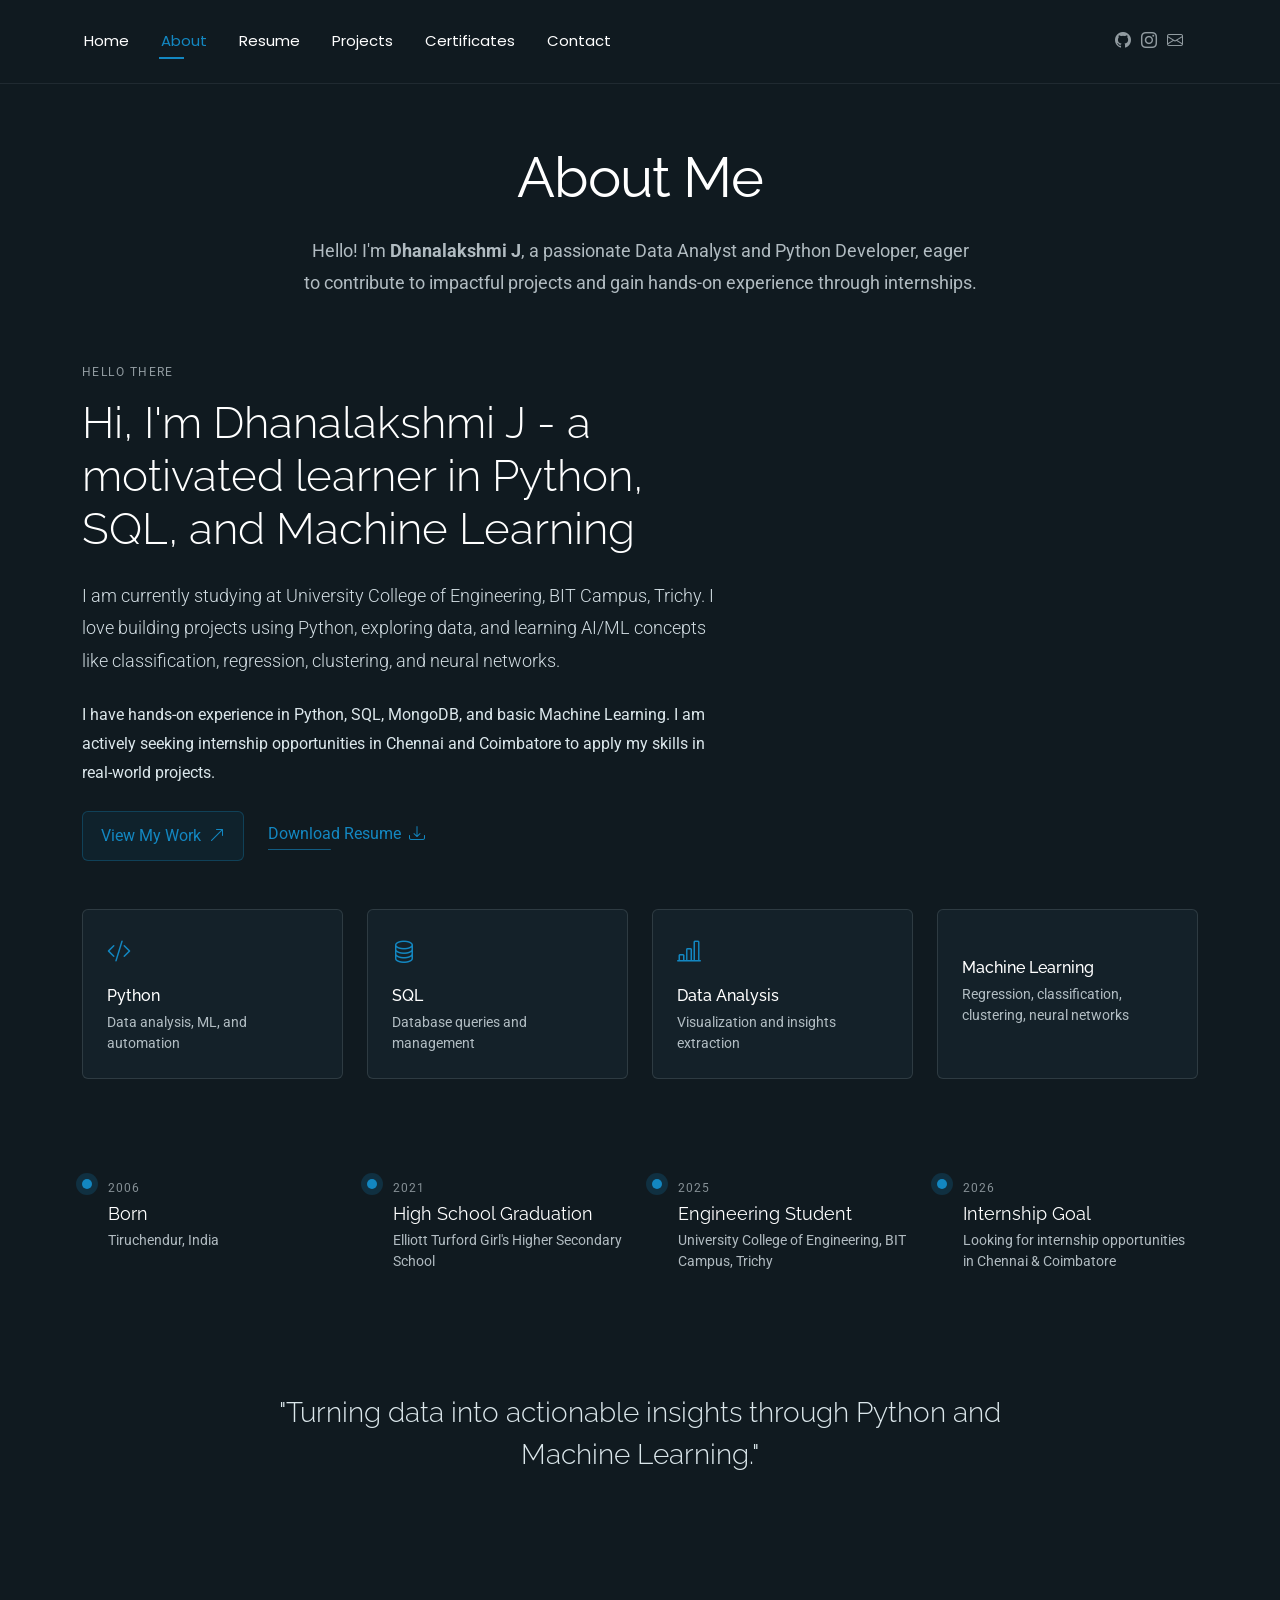
==== commit 972d2d9e: "Projects section modified" ====
--- a/about.html
+++ b/about.html
@@ -9,7 +9,7 @@
   <meta name="keywords" content="Dhanalakshmi J, Data Analyst, Python, SQL, Machine Learning">
 
   <!-- Favicons -->
-  <link href="assets/img/favicon.png" rel="icon">
+  <link href="assets/img/favicon.jpeg" rel="icon">
   <link href="assets/img/apple-touch-icon.png" rel="apple-touch-icon">
 
   <!-- Fonts -->
@@ -63,7 +63,8 @@
 
       <div class="container section-title" data-aos="fade-up">
         <h2>About Me</h2>
-        <p>Hello! I'm <strong>Dhanalakshmi J</strong>, a passionate Data Analyst and Python Developer, eager to contribute to impactful projects and gain hands-on experience through internships.</p>
+        <p>Hello! I'm <strong>Dhanalakshmi J</strong>, a passionate Data Analyst and Python Developer, eager to
+          contribute to impactful projects and gain hands-on experience through internships.</p>
       </div>
 
       <div class="container" data-aos="fade-up" data-aos-delay="100">
@@ -73,16 +74,20 @@
           <div class="col-lg-7" data-aos="fade-right" data-aos-delay="150">
             <div class="intro-content">
               <span class="eyebrow">Hello there</span>
-              <h2 class="headline">Hi, I'm Dhanalakshmi J - a motivated learner in Python, SQL, and Machine Learning</h2>
+              <h2 class="headline">Hi, I'm Dhanalakshmi J - a motivated learner in Python, SQL, and Machine Learning
+              </h2>
               <p class="lead">
-                I am currently studying at University College of Engineering, BIT Campus, Trichy. I love building projects using Python, exploring data, and learning AI/ML concepts like classification, regression, clustering, and neural networks.
+                I am currently studying at University College of Engineering, BIT Campus, Trichy. I love building
+                projects using Python, exploring data, and learning AI/ML concepts like classification, regression,
+                clustering, and neural networks.
               </p>
               <p>
-                I have hands-on experience in Python, SQL, MongoDB, and basic Machine Learning. I am actively seeking internship opportunities in Chennai and Coimbatore to apply my skills in real-world projects.
+                I have hands-on experience in Python, SQL, MongoDB, and basic Machine Learning. I am actively seeking
+                internship opportunities in Chennai and Coimbatore to apply my skills in real-world projects.
               </p>
 
               <div class="cta-group">
-                <a href="#project" class="btn-ghost">
+                <a href="project.html" class="btn-ghost">
                   View My Work <i class="bi bi-arrow-up-right"></i>
                 </a>
                 <a href="resume.html" class="link-underline">
@@ -99,84 +104,84 @@
           </div>
         </div> -->
 
-        <!-- Skills Grid -->
-        <div class="mb-5">
-          <div class="row g-4">
-            <div class="col-6 col-md-4 col-lg-3" data-aos="fade-up" data-aos-delay="120">
-              <div class="skill-item">
-                <i class="bi bi-code-slash"></i>
-                <h3>Python</h3>
-                <p>Data analysis, ML, and automation</p>
+          <!-- Skills Grid -->
+          <div class="mb-5">
+            <div class="row g-4">
+              <div class="col-6 col-md-4 col-lg-3" data-aos="fade-up" data-aos-delay="120">
+                <div class="skill-item">
+                  <i class="bi bi-code-slash"></i>
+                  <h3>Python</h3>
+                  <p>Data analysis, ML, and automation</p>
+                </div>
+              </div>
+              <div class="col-6 col-md-4 col-lg-3" data-aos="fade-up" data-aos-delay="180">
+                <div class="skill-item">
+                  <i class="bi bi-database"></i>
+                  <h3>SQL</h3>
+                  <p>Database queries and management</p>
+                </div>
+              </div>
+              <div class="col-6 col-md-4 col-lg-3" data-aos="fade-up" data-aos-delay="240">
+                <div class="skill-item">
+                  <i class="bi bi-bar-chart-line"></i>
+                  <h3>Data Analysis</h3>
+                  <p>Visualization and insights extraction</p>
+                </div>
+              </div>
+              <div class="col-6 col-md-4 col-lg-3" data-aos="fade-up" data-aos-delay="300">
+                <div class="skill-item">
+                  <i class="bi bi-brain"></i>
+                  <h3>Machine Learning</h3>
+                  <p>Regression, classification, clustering, neural networks</p>
+                </div>
               </div>
             </div>
-            <div class="col-6 col-md-4 col-lg-3" data-aos="fade-up" data-aos-delay="180">
-              <div class="skill-item">
-                <i class="bi bi-database"></i>
-                <h3>SQL</h3>
-                <p>Database queries and management</p>
+          </div>
+
+          <!-- Journey Timeline -->
+          <div class="mb-5">
+            <div class="row g-4">
+              <div class="col-md-6 col-lg-3" data-aos="fade-up" data-aos-delay="120">
+                <article class="timeline-item">
+                  <span class="dot"></span>
+                  <time>2006</time>
+                  <h4>Born</h4>
+                  <p>Tiruchendur, India</p>
+                </article>
+              </div>
+              <div class="col-md-6 col-lg-3" data-aos="fade-up" data-aos-delay="180">
+                <article class="timeline-item">
+                  <span class="dot"></span>
+                  <time>2021</time>
+                  <h4>High School Graduation</h4>
+                  <p>Elliott Turford Girl's Higher Secondary School</p>
+                </article>
+              </div>
+              <div class="col-md-6 col-lg-3" data-aos="fade-up" data-aos-delay="240">
+                <article class="timeline-item">
+                  <span class="dot"></span>
+                  <time>2025</time>
+                  <h4>Engineering Student</h4>
+                  <p>University College of Engineering, BIT Campus, Trichy</p>
+                </article>
+              </div>
+              <div class="col-md-6 col-lg-3" data-aos="fade-up" data-aos-delay="300">
+                <article class="timeline-item">
+                  <span class="dot"></span>
+                  <time>2026</time>
+                  <h4>Internship Goal</h4>
+                  <p>Looking for internship opportunities in Chennai & Coimbatore</p>
+                </article>
               </div>
             </div>
-            <div class="col-6 col-md-4 col-lg-3" data-aos="fade-up" data-aos-delay="240">
-              <div class="skill-item">
-                <i class="bi bi-bar-chart-line"></i>
-                <h3>Data Analysis</h3>
-                <p>Visualization and insights extraction</p>
-              </div>
-            </div>
-            <div class="col-6 col-md-4 col-lg-3" data-aos="fade-up" data-aos-delay="300">
-              <div class="skill-item">
-                <i class="bi bi-brain"></i>
-                <h3>Machine Learning</h3>
-                <p>Regression, classification, clustering, neural networks</p>
-              </div>
-            </div>
-          </div>
+          </div>
+
+          <!-- Quote -->
+          <blockquote class="personal-quote text-center mb-5" data-aos="fade-down" data-aos-delay="200">
+            <p>"Turning data into actionable insights through Python and Machine Learning."</p>
+          </blockquote>
+
         </div>
-
-        <!-- Journey Timeline -->
-        <div class="mb-5">
-          <div class="row g-4">
-            <div class="col-md-6 col-lg-3" data-aos="fade-up" data-aos-delay="120">
-              <article class="timeline-item">
-                <span class="dot"></span>
-                <time>2006</time>
-                <h4>Born</h4>
-                <p>Tiruchendur, India</p>
-              </article>
-            </div>
-            <div class="col-md-6 col-lg-3" data-aos="fade-up" data-aos-delay="180">
-              <article class="timeline-item">
-                <span class="dot"></span>
-                <time>2021</time>
-                <h4>High School Graduation</h4>
-                <p>Elliott Turford Girl's Higher Secondary School</p>
-              </article>
-            </div>
-            <div class="col-md-6 col-lg-3" data-aos="fade-up" data-aos-delay="240">
-              <article class="timeline-item">
-                <span class="dot"></span>
-                <time>2025</time>
-                <h4>Engineering Student</h4>
-                <p>University College of Engineering, BIT Campus, Trichy</p>
-              </article>
-            </div>
-            <div class="col-md-6 col-lg-3" data-aos="fade-up" data-aos-delay="300">
-              <article class="timeline-item">
-                <span class="dot"></span>
-                <time>2026</time>
-                <h4>Internship Goal</h4>
-                <p>Looking for internship opportunities in Chennai & Coimbatore</p>
-              </article>
-            </div>
-          </div>
-        </div>
-
-        <!-- Quote -->
-        <blockquote class="personal-quote text-center mb-5" data-aos="fade-down" data-aos-delay="200">
-          <p>"Turning data into actionable insights through Python and Machine Learning."</p>
-        </blockquote>
-
-      </div>
 
     </section>
 
@@ -221,4 +226,4 @@
 
 </body>
 
-</html>
+</html>
